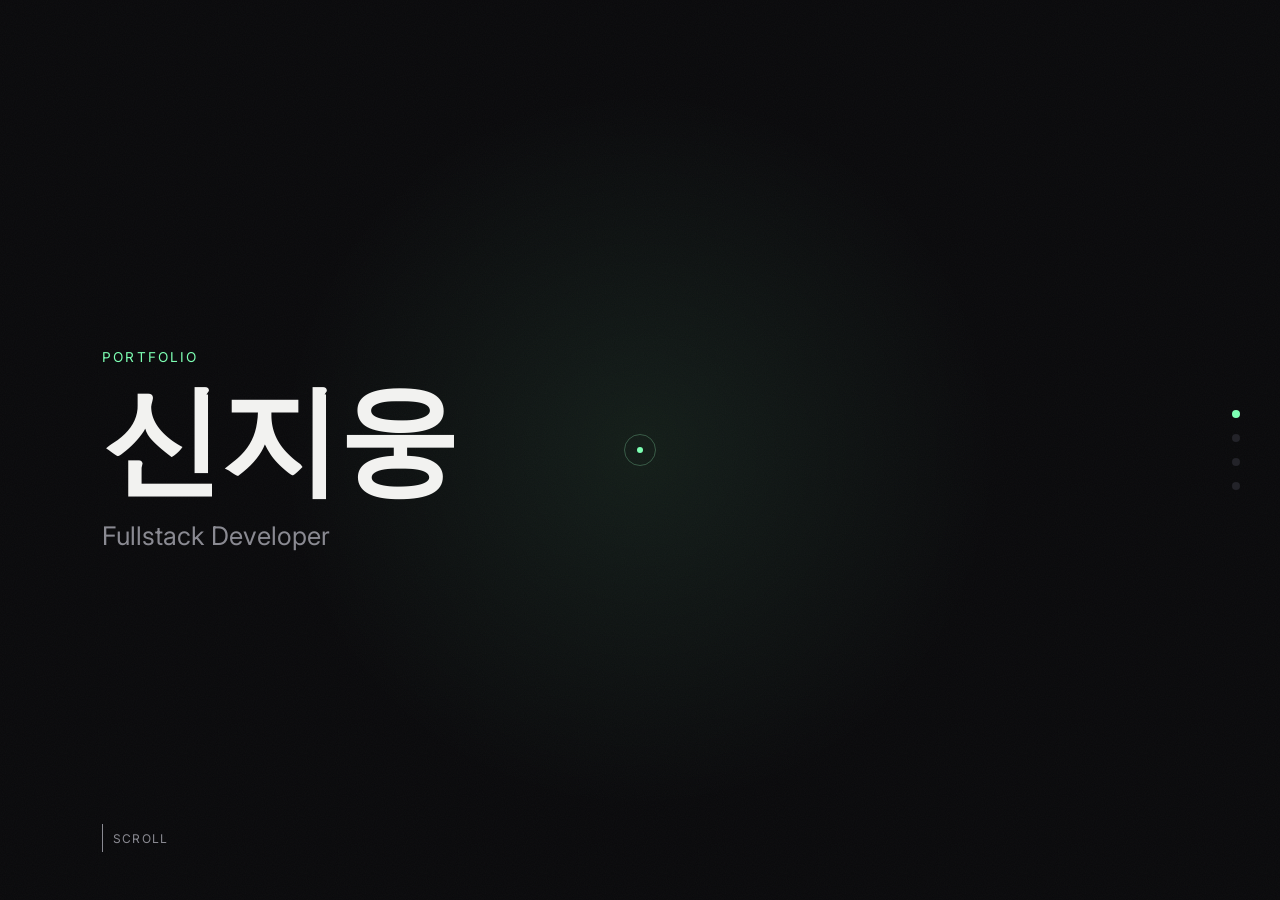
==== index.html @ 72477ea7 "틀" ====
<!DOCTYPE html>
<html lang="ko">
<head>
<meta charset="UTF-8">
<meta name="viewport" content="width=device-width, initial-scale=1.0">
<title>신지웅 — Fullstack Developer</title>
<link rel="preconnect" href="https://fonts.googleapis.com">
<link rel="preconnect" href="https://fonts.gstatic.com" crossorigin>
<link href="https://fonts.googleapis.com/css2?family=Space+Grotesk:wght@400;500;700&family=Inter:wght@400;500;600&display=swap" rel="stylesheet">
<link rel="stylesheet" href="style.css">
</head>
<body>

  <div class="spotlight" id="spotlight"></div>
  <div class="grain"></div>
  <div class="cursor-dot" id="cursorDot"></div>
  <div class="cursor-ring" id="cursorRing"></div>

  <nav class="dots" id="dotNav">
    <a href="#hero" data-label="Home"><span>Home</span></a>
    <a href="#about" data-label="About"><span>About</span></a>
    <a href="#projects" data-label="Projects"><span>Projects</span></a>
    <a href="#contact" data-label="Contact"><span>Contact</span></a>
  </nav>

  <main class="snap-wrap" id="snapWrap">
  <section id="hero">
    <p class="eyebrow reveal">Portfolio</p>
    <h1 class="name reveal">신지웅</h1>
    <p class="role reveal">Fullstack Developer</p>
    <div class="scroll-hint reveal">SCROLL</div>
  </section>

  <section id="about">
    <p class="tag reveal">About</p>
    <h2 class="title reveal">자기소개</h2>
    <p class="reveal">
      <strong>React</strong>와 <strong>Next.js</strong>로 화면을 만들고, <strong>Node.js</strong> 기반
      <strong>REST API</strong>로 그 뒤를 받치는 걸 좋아합니다. <strong>TypeScript</strong>로 타입을
      명확히 하면서, 프론트엔드부터 백엔드까지 하나의 흐름으로 다루는 걸 선호하는
      Fullstack 개발자입니다.
    </p>
    <p class="reveal">
      결제, 인증처럼 데이터를 정확하고 안전하게 다뤄야 하는 로직을 구현하며,
      기능만큼이나 <strong>데이터 흐름과 보안</strong>을 함께 고려하는 개발에 관심을
      갖게 되었습니다.
    </p>
  </section>

  <section id="projects">
    <p class="tag reveal">Projects</p>
    <h2 class="title reveal">프로젝트</h2>
    <div class="projects-grid">
      <a href="project-1.html" class="card reveal">
        <div class="card-thumb"></div>
        <div class="card-body">
          <div class="num">01</div>
          <h3>실시간 합주 플랫폼</h3>
          <p>WebRTC 기반 P2P 오디오 스트리밍으로 여러 사용자가 온라인에서 함께 합주할 수 있는 서비스입니다. 오디오 지연을 줄이기 위해 SDP를 직접 수정해 패킷 전송 주기를 20ms에서 10ms로 낮추고 불필요한 옵션을 비활성화했고, AI 음원 분리(Demucs)와 결제 시스템까지 구현했습니다.</p>
          <div class="tags"><span>React</span><span>WebRTC</span><span>WebSocket</span></div>
        </div>
      </a>
      <a href="project-2.html" class="card reveal">
        <div class="card-thumb"></div>
        <div class="card-body">
          <div class="num">02</div>
          <h3>백화점 쇼핑몰 웹</h3>
          <p>회원가입부터 상품 조회, 장바구니, 결제(Toss Payments), 관리자 재고 관리까지 이커머스 전체 흐름을 구현한 풀스택 프로젝트입니다. 카테고리를 3단계로 정규화해 설계하고, 본사·입점사 권한을 분리한 관리자 시스템까지 함께 구현했습니다.</p>
          <div class="tags"><span>React</span><span>TypeScript</span><span>Supabase</span></div>
        </div>
      </a>
      <a href="project-3.html" class="card reveal">
        <div class="card-thumb"></div>
        <div class="card-body">
          <div class="num">03</div>
          <h3>AI 자세 교정 앱</h3>
          <p>Google ML Kit Pose Detection으로 카메라 영상에서 신체 33개 랜드마크를 추출해 운동 자세를 실시간으로 분석하는 Flutter 앱입니다. 관절 각도 오차를 구간별로 계산해 점수를 매기는 채점 알고리즘을 직접 설계했고, Supabase Edge Function으로 AI 식단 추천 기능도 구현했습니다.</p>
          <div class="tags"><span>Flutter</span><span>ML Kit</span><span>Supabase</span></div>
        </div>
      </a>
    </div>
  </section>

  <section id="contact">
    <p class="tag reveal">Contact</p>
    <h2 class="title reveal">연락처</h2>
    <div class="links">
      <a class="big-link reveal" href="mailto:email@example.com">email@example.com</a>
      <a class="big-link reveal" href="https://github.com/wildmozzi" target="_blank" rel="noopener">GitHub</a>
      <a class="big-link reveal" href="#" target="_blank" rel="noopener">LinkedIn</a>
    </div>
    <footer class="reveal">&copy; 2026 신지웅. Built with plain HTML/CSS/JS.</footer>
  </section>
  </main>

<script src="script.js" defer></script>
</body>
</html>
---- style.css ----
:root{
  --bg:#0a0a0c;
  --bg-soft:#101014;
  --fg:#f2f2f0;
  --fg-dim:#8a8a92;
  --accent:#7dffb3;
  --accent-dim:#3a5c48;
  --line:#232329;
  --spot-x:50%;
  --spot-y:40%;
}
*{box-sizing:border-box; margin:0; padding:0;}
html, body{height:100%; overflow-x:hidden;}
body{
  background:var(--bg);
  color:var(--fg);
  font-family:'Inter', sans-serif;
  cursor:none;
}
/* links/cards have a browser-default pointer cursor of their own, which
   otherwise wins over the inherited body cursor */
a, .card{cursor:inherit;}
.snap-wrap{
  height:100vh;
  overflow-y:scroll;
}
@media (pointer:coarse){
  body{cursor:auto;}
  .cursor-dot,.cursor-ring{display:none;}
}
h1,h2,h3,.brand{font-family:'Space Grotesk', sans-serif;}

/* background spotlight that follows the cursor */
.spotlight{
  position:fixed; inset:0; z-index:0; pointer-events:none;
  background: radial-gradient(600px circle at var(--spot-x) var(--spot-y), rgba(125,255,179,0.08), transparent 60%);
  transition:background 0.05s linear;
}
.grain{
  position:fixed; inset:0; z-index:1; pointer-events:none; opacity:0.035;
  background-image:url("data:image/svg+xml,%3Csvg xmlns='http://www.w3.org/2000/svg' width='120' height='120'%3E%3Cfilter id='n'%3E%3CfeTurbulence type='fractalNoise' baseFrequency='0.9' numOctaves='2' stitchTiles='stitch'/%3E%3C/filter%3E%3Crect width='100%25' height='100%25' filter='url(%23n)'/%3E%3C/svg%3E");
}

/* custom cursor */
.cursor-dot,.cursor-ring{
  position:fixed; top:0; left:0; z-index:999; pointer-events:none;
  border-radius:50%;
  transform:translate(-50%,-50%);
}
.cursor-dot{width:6px; height:6px; background:var(--accent);}
.cursor-ring{width:32px; height:32px; border:1px solid var(--accent-dim); transition:width .2s, height .2s, border-color .2s;}
.cursor-ring.hover{width:56px; height:56px; border-color:var(--accent);}

/* side nav dots */
nav.dots{
  position:fixed; right:2.5rem; top:50%; transform:translateY(-50%);
  z-index:50; display:flex; flex-direction:column; gap:1rem;
}
nav.dots a{
  width:8px; height:8px; border-radius:50%; background:var(--line);
  display:block; position:relative; transition:background .3s;
}
nav.dots a.active{background:var(--accent);}
nav.dots a span{
  position:absolute; right:1.4rem; top:50%; transform:translateY(-50%);
  font-size:.7rem; color:var(--fg-dim); white-space:nowrap;
  opacity:0; transition:opacity .2s; letter-spacing:.05em;
}
nav.dots a:hover span{opacity:1;}
@media (max-width:800px){ nav.dots{display:none;} }

section{
  position:relative; z-index:2;
  min-height:100vh;
  display:flex; flex-direction:column; justify-content:center;
  padding:6vh 8vw;
}

/* hero */
#hero{align-items:flex-start;}
.eyebrow{
  color:var(--accent); font-size:.85rem; letter-spacing:.15em; text-transform:uppercase;
  margin-bottom:1.2rem;
}
.name{
  font-size:clamp(3rem, 10vw, 7.5rem); font-weight:700; line-height:0.95;
  letter-spacing:-.02em;
}
.role{
  font-size:clamp(1.1rem, 2.5vw, 1.6rem); color:var(--fg-dim); margin-top:1.4rem;
}
.scroll-hint{
  position:absolute; bottom:3rem; left:8vw; font-size:.75rem; color:var(--fg-dim);
  letter-spacing:.1em; display:flex; align-items:center; gap:.6rem;
}
.scroll-hint::before{
  content:''; width:1px; height:28px; background:var(--fg-dim);
  animation:scrollLine 1.8s ease-in-out infinite;
}
@keyframes scrollLine{0%{transform:scaleY(0); transform-origin:top;} 50%{transform:scaleY(1); transform-origin:top;} 51%{transform-origin:bottom;} 100%{transform:scaleY(0); transform-origin:bottom;}}

/* generic section heading */
.tag{color:var(--accent); font-size:.85rem; letter-spacing:.15em; text-transform:uppercase; margin-bottom:1rem;}
h2.title{font-size:clamp(2rem,5vw,3rem); font-weight:700; margin-bottom:2.5rem; letter-spacing:-.01em;}

.reveal{opacity:0; transform:translateY(24px); transition:opacity .7s ease, transform .7s ease;}
.reveal.visible{opacity:1; transform:translateY(0);}

/* about */
#about p{
  max-width:640px; font-size:clamp(1.05rem,2vw,1.3rem); line-height:1.7; color:var(--fg-dim);
}
#about p strong{color:var(--fg); font-weight:500;}

/* projects */
.projects-grid{display:grid; grid-template-columns:repeat(auto-fit,minmax(280px,1fr)); gap:1.2rem; width:100%;}
.card{
  border:1px solid var(--line); border-radius:14px;
  background:var(--bg-soft); text-decoration:none; color:inherit;
  transition:transform .3s ease, border-color .3s ease;
  display:block; overflow:hidden;
}
.card:hover{transform:translateY(-6px); border-color:var(--accent-dim);}

/* thumbnail placeholder: fixed 16:9 box so layout doesn't jump once a real
   screenshot is dropped in — just swap the <div class="card-thumb"> for an
   <img class="card-thumb" src="..."> later, same class handles both */
.card-thumb{
  width:100%; aspect-ratio:16/9; display:block; object-fit:cover;
  background:
    linear-gradient(135deg, var(--bg-soft) 25%, transparent 25%) -10px 0/20px 20px,
    linear-gradient(225deg, var(--bg-soft) 25%, transparent 25%) -10px 0/20px 20px,
    linear-gradient(315deg, var(--bg-soft) 25%, transparent 25%) 0px 0/20px 20px,
    linear-gradient(45deg, var(--bg-soft) 25%, #17171c 25%) 0px 0/20px 20px;
  border-bottom:1px solid var(--line);
}
.card-body{padding:1.8rem;}
.card .num{color:var(--accent); font-family:'Space Grotesk',sans-serif; font-size:.85rem;}
.card h3{margin:.8rem 0 .6rem; font-size:1.25rem;}
.card p{color:var(--fg-dim); font-size:.92rem; line-height:1.55;}
.card .tags{margin-top:1.2rem; display:flex; gap:.5rem; flex-wrap:wrap;}
.card .tags span{
  font-size:.72rem; color:var(--fg-dim); border:1px solid var(--line);
  padding:.2rem .6rem; border-radius:999px;
}

/* contact */
#contact .links{display:flex; flex-direction:column; gap:.4rem; margin-top:1rem;}
#contact a.big-link{
  font-family:'Space Grotesk',sans-serif;
  font-size:clamp(1.6rem,4vw,2.6rem); color:var(--fg); text-decoration:none;
  width:fit-content; position:relative;
}
#contact a.big-link::after{
  content:''; position:absolute; left:0; bottom:-4px; width:0; height:2px; background:var(--accent);
  transition:width .3s ease;
}
#contact a.big-link:hover::after{width:100%;}
#contact a.big-link:hover{color:var(--accent);}
footer{margin-top:4rem; font-size:.8rem; color:var(--fg-dim);}

/* ============================================
   PROJECT DETAIL PAGES (project-*.html)
   Plain top-to-bottom scroll — deliberately NOT using .snap-wrap/.reveal,
   since a long detail page with galleries/diagrams reads better scrolling
   normally than snapping section-by-section like the one-page home does.
   ============================================ */
.detail-body{overflow-y:auto; cursor:auto;}
.detail-body .cursor-dot,.detail-body .cursor-ring,.detail-body nav.dots{display:none;}

.detail-wrap{max-width:1040px; margin:0 auto; padding:8vh 6vw 10vh;}

.back-link{
  display:inline-flex; align-items:center; gap:.5rem;
  color:var(--fg-dim); text-decoration:none; font-size:.85rem;
  letter-spacing:.03em; margin-bottom:3rem;
}
.back-link:hover{color:var(--accent);}

.detail-hero .num{color:var(--accent); font-family:'Space Grotesk',sans-serif; font-size:.9rem;}
.detail-hero h1{
  font-family:'Space Grotesk',sans-serif; font-weight:700;
  font-size:clamp(2rem,5vw,3.2rem); margin:.6rem 0 1rem; letter-spacing:-.01em;
}
.detail-hero .summary{color:var(--fg-dim); font-size:1.1rem; line-height:1.7; max-width:640px;}
.detail-hero .tags{margin-top:1.4rem; display:flex; gap:.5rem; flex-wrap:wrap;}
.detail-hero .tags span{
  font-size:.75rem; color:var(--fg-dim); border:1px solid var(--line);
  padding:.25rem .7rem; border-radius:999px;
}
.detail-hero .meta{
  margin-top:2rem; display:flex; gap:2.5rem; flex-wrap:wrap;
  font-size:.85rem; color:var(--fg-dim); border-top:1px solid var(--line);
  padding-top:1.4rem;
}
.detail-hero .meta strong{display:block; color:var(--fg); font-weight:500; margin-bottom:.2rem;}

.detail-section{margin-top:5rem;}
.detail-section h2{
  font-family:'Space Grotesk',sans-serif; font-size:1.5rem; font-weight:700;
  margin-bottom:1.4rem;
}
.detail-section p{color:var(--fg-dim); line-height:1.75; margin-bottom:1rem;}
.detail-section p strong{color:var(--fg); font-weight:500;}

/* screenshot gallery: swap each .shot placeholder <div> for an <img class="shot">
   later — sizing/spacing stays identical either way */
.shot-grid{display:grid; grid-template-columns:repeat(auto-fit,minmax(240px,1fr)); gap:1rem; margin-top:1.5rem;}
.shot{
  width:100%; aspect-ratio:16/10; border-radius:10px; object-fit:cover;
  border:1px solid var(--line);
  background:
    linear-gradient(135deg, var(--bg-soft) 25%, transparent 25%) -10px 0/20px 20px,
    linear-gradient(225deg, var(--bg-soft) 25%, transparent 25%) -10px 0/20px 20px,
    linear-gradient(315deg, var(--bg-soft) 25%, #17171c 25%) 0px 0/20px 20px,
    linear-gradient(45deg, var(--bg-soft) 25%, #17171c 25%) 0px 0/20px 20px;
}
.shot-caption{font-size:.8rem; color:var(--fg-dim); margin-top:.5rem;}

/* architecture diagram: same placeholder trick, wider aspect ratio.
   Swap the .diagram div's background for an <img class="diagram" src="..."> ,
   or replace its contents with an inline <svg> when the real one is ready. */
.diagram{
  width:100%; min-height:280px; border-radius:12px; margin-top:1.5rem;
  border:1px dashed var(--line); background:var(--bg-soft);
  display:flex; align-items:center; justify-content:center;
  color:var(--fg-dim); font-size:.85rem; text-align:center; padding:2rem;
}

.problem-solution{margin-top:1.5rem; display:flex; flex-direction:column; gap:1.2rem;}
.ps-row{
  display:grid; grid-template-columns:1fr 1fr;
  border:1px solid var(--line); border-radius:12px;
  background:var(--bg-soft); overflow:hidden;
}
.ps-row > div{padding:1.6rem 1.8rem;}
.ps-row > div + div{border-left:1px solid var(--line);}
@media (max-width:700px){
  .ps-row{grid-template-columns:1fr;}
  .ps-row > div + div{border-left:none; border-top:1px solid var(--line);}
}
.ps-row h3{
  font-size:.8rem; letter-spacing:.08em; text-transform:uppercase;
  color:var(--accent); margin-bottom:.8rem;
}
.ps-row p{margin-bottom:0;}

.detail-links{
  margin-top:5rem; padding-top:2.5rem; border-top:1px solid var(--line);
  display:flex; gap:1.2rem; flex-wrap:wrap;
}
.detail-links a{
  font-family:'Space Grotesk',sans-serif; font-size:1.1rem; color:var(--fg);
  text-decoration:none; border:1px solid var(--line); border-radius:999px;
  padding:.7rem 1.4rem; transition:border-color .2s, color .2s;
}
.detail-links a:hover{border-color:var(--accent); color:var(--accent);}
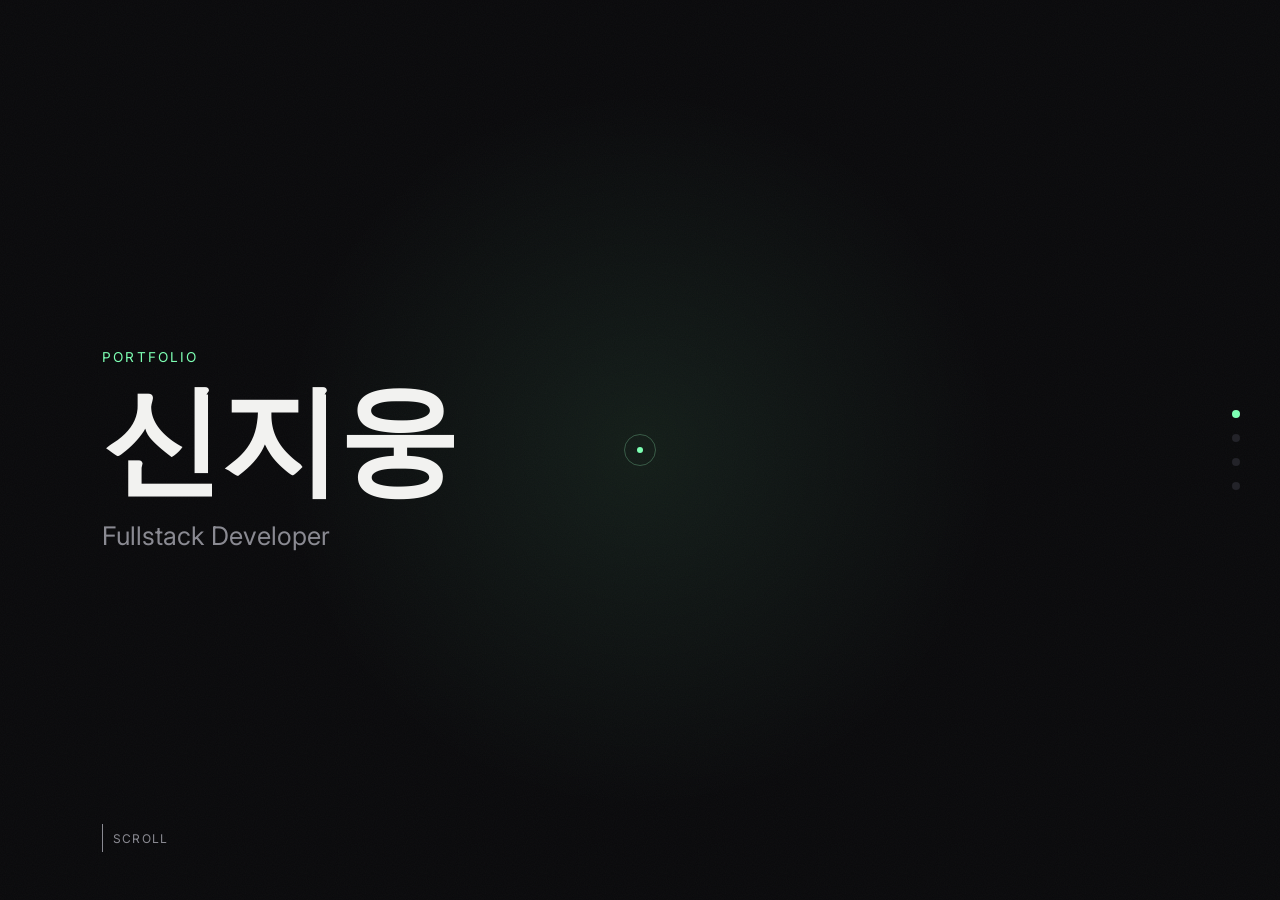
==== commit df7e931d: "project1,2 썸네일 추가" ====
--- a/index.html
+++ b/index.html
@@ -52,7 +52,7 @@
     <h2 class="title reveal">프로젝트</h2>
     <div class="projects-grid">
       <a href="project-1.html" class="card reveal">
-        <div class="card-thumb"></div>
+        <img class="card-thumb" src="images/project-1/합주실_스크린샷.png" alt="project-1 썸네일">
         <div class="card-body">
           <div class="num">01</div>
           <h3>실시간 합주 플랫폼</h3>
@@ -61,7 +61,7 @@
         </div>
       </a>
       <a href="project-2.html" class="card reveal">
-        <div class="card-thumb"></div>
+        <img class="card-thumb" src="images/project-2/상품목록.png" alt="project-2 썸네일">>
         <div class="card-body">
           <div class="num">02</div>
           <h3>백화점 쇼핑몰 웹</h3>
@@ -85,7 +85,7 @@
     <p class="tag reveal">Contact</p>
     <h2 class="title reveal">연락처</h2>
     <div class="links">
-      <a class="big-link reveal" href="mailto:email@example.com">email@example.com</a>
+      <a class="big-link reveal" href="mailto:ferdinand777@naver.com">ferdinand777@naver.com</a>
       <a class="big-link reveal" href="https://github.com/wildmozzi" target="_blank" rel="noopener">GitHub</a>
       <a class="big-link reveal" href="#" target="_blank" rel="noopener">LinkedIn</a>
     </div>
--- a/style.css
+++ b/style.css
@@ -195,7 +195,7 @@
 }
 .detail-hero .meta strong{display:block; color:var(--fg); font-weight:500; margin-bottom:.2rem;}
 
-.detail-section{margin-top:5rem;}
+.detail-section{margin-top:8rem;}
 .detail-section h2{
   font-family:'Space Grotesk',sans-serif; font-size:1.5rem; font-weight:700;
   margin-bottom:1.4rem;
@@ -203,11 +203,47 @@
 .detail-section p{color:var(--fg-dim); line-height:1.75; margin-bottom:1rem;}
 .detail-section p strong{color:var(--fg); font-weight:500;}
 
-/* screenshot gallery: swap each .shot placeholder <div> for an <img class="shot">
-   later — sizing/spacing stays identical either way */
-.shot-grid{display:grid; grid-template-columns:repeat(auto-fit,minmax(240px,1fr)); gap:1rem; margin-top:1.5rem;}
+/* screenshot carousel: one photo at a time, dots below to jump between them.
+   Swap each placeholder <div class="shot"></div> for <img class="shot" src="...">
+   when real screenshots are ready — sizing stays the same either way. */
+.carousel{margin-top:1.5rem; position:relative;}
+.carousel-viewport{overflow:hidden; border-radius:10px; border:1px solid var(--line);}
+.carousel-track{display:flex; transition:transform .5s ease;}
+.carousel-slide{flex:0 0 100%; min-width:0;}
+.carousel-slide .shot{
+  width:100%; height:auto; display:block;
+  background:
+    linear-gradient(135deg, var(--bg-soft) 25%, transparent 25%) -10px 0/20px 20px,
+    linear-gradient(225deg, var(--bg-soft) 25%, transparent 25%) -10px 0/20px 20px,
+    linear-gradient(315deg, var(--bg-soft) 25%, #17171c 25%) 0px 0/20px 20px,
+    linear-gradient(45deg, var(--bg-soft) 25%, #17171c 25%) 0px 0/20px 20px;
+}
+div.carousel-slide .shot{aspect-ratio:16/10;} /* placeholder-only sizing */
+.carousel-slide .shot-caption{
+  font-size:.85rem; color:var(--fg-dim); text-align:center; padding:.9rem 1rem;
+}
+.carousel-arrow{
+  position:absolute; top:50%; transform:translateY(-50%); z-index:2;
+  width:38px; height:38px; border-radius:50%;
+  display:flex; align-items:center; justify-content:center;
+  background:rgba(10,10,12,.6); border:1px solid var(--line); color:var(--fg);
+  font-size:1.2rem; line-height:1; cursor:pointer;
+  transition:background .2s, border-color .2s, color .2s;
+}
+.carousel-arrow:hover{background:rgba(10,10,12,.85); border-color:var(--accent); color:var(--accent);}
+.carousel-arrow.prev{left:12px;}
+.carousel-arrow.next{right:12px;}
+.carousel-dots{display:flex; justify-content:center; gap:.5rem; margin-top:1rem;}
+.carousel-dots button{
+  width:8px; height:8px; border-radius:50%; background:var(--line);
+  border:none; padding:0; cursor:pointer; transition:background .3s, width .3s;
+}
+.carousel-dots button.active{background:var(--accent); width:22px; border-radius:4px;}
+
+/* old grid layout, kept in case a project ever wants a plain grid instead */
+.shot-grid{display:grid; grid-template-columns:repeat(auto-fit,minmax(380px,1fr)); gap:1.2rem; margin-top:1.5rem;}
 .shot{
-  width:100%; aspect-ratio:16/10; border-radius:10px; object-fit:cover;
+  width:100%; height:auto; display:block; border-radius:10px;
   border:1px solid var(--line);
   background:
     linear-gradient(135deg, var(--bg-soft) 25%, transparent 25%) -10px 0/20px 20px,
@@ -215,17 +251,39 @@
     linear-gradient(315deg, var(--bg-soft) 25%, #17171c 25%) 0px 0/20px 20px,
     linear-gradient(45deg, var(--bg-soft) 25%, #17171c 25%) 0px 0/20px 20px;
 }
+div.shot{aspect-ratio:16/10;}
 .shot-caption{font-size:.8rem; color:var(--fg-dim); margin-top:.5rem;}
 
 /* architecture diagram: same placeholder trick, wider aspect ratio.
    Swap the .diagram div's background for an <img class="diagram" src="..."> ,
    or replace its contents with an inline <svg> when the real one is ready. */
 .diagram{
-  width:100%; min-height:280px; border-radius:12px; margin-top:1.5rem;
+  width:100%; min-height:320px; border-radius:12px; margin-top:1.5rem;
   border:1px dashed var(--line); background:var(--bg-soft);
   display:flex; align-items:center; justify-content:center;
   color:var(--fg-dim); font-size:.85rem; text-align:center; padding:2rem;
 }
+.diagram.has-svg{
+  border-style:solid; padding:2.2rem 1.6rem; display:block;
+  overflow-x:auto; -webkit-overflow-scrolling:touch;
+}
+.diagram svg{width:100%; height:auto; display:block; margin:0 auto;}
+.diagram svg text{font-family:'Inter',sans-serif;}
+.diagram svg .box-label{font-size:16px; font-weight:700; fill:var(--fg);}
+.diagram svg .box-sub{font-size:12.5px; fill:var(--fg-dim);}
+.diagram svg .flow-label{font-size:11.5px; fill:var(--fg-dim); font-weight:500;}
+@media (max-width:700px){
+  /* below this width, shrinking the diagram to fit would make the text
+     illegible — instead give it a floor width and let just this box
+     scroll sideways, so desktop-quality legibility carries over to mobile */
+  .diagram svg{min-width:620px;}
+}
+.diagram svg .box{fill:var(--bg); stroke:var(--line); stroke-width:1.6;}
+.diagram svg .box.accent{stroke:var(--accent-dim); stroke-width:2;}
+.diagram svg line, .diagram svg path.arrow{stroke:var(--fg-dim); stroke-width:2; fill:none;}
+.diagram svg path.arrow.hi{stroke:var(--accent); stroke-width:2.6;}
+.diagram svg polygon.arrowhead{fill:var(--fg-dim);}
+.diagram svg polygon.arrowhead.hi{fill:var(--accent);}
 
 .problem-solution{margin-top:1.5rem; display:flex; flex-direction:column; gap:1.2rem;}
 .ps-row{
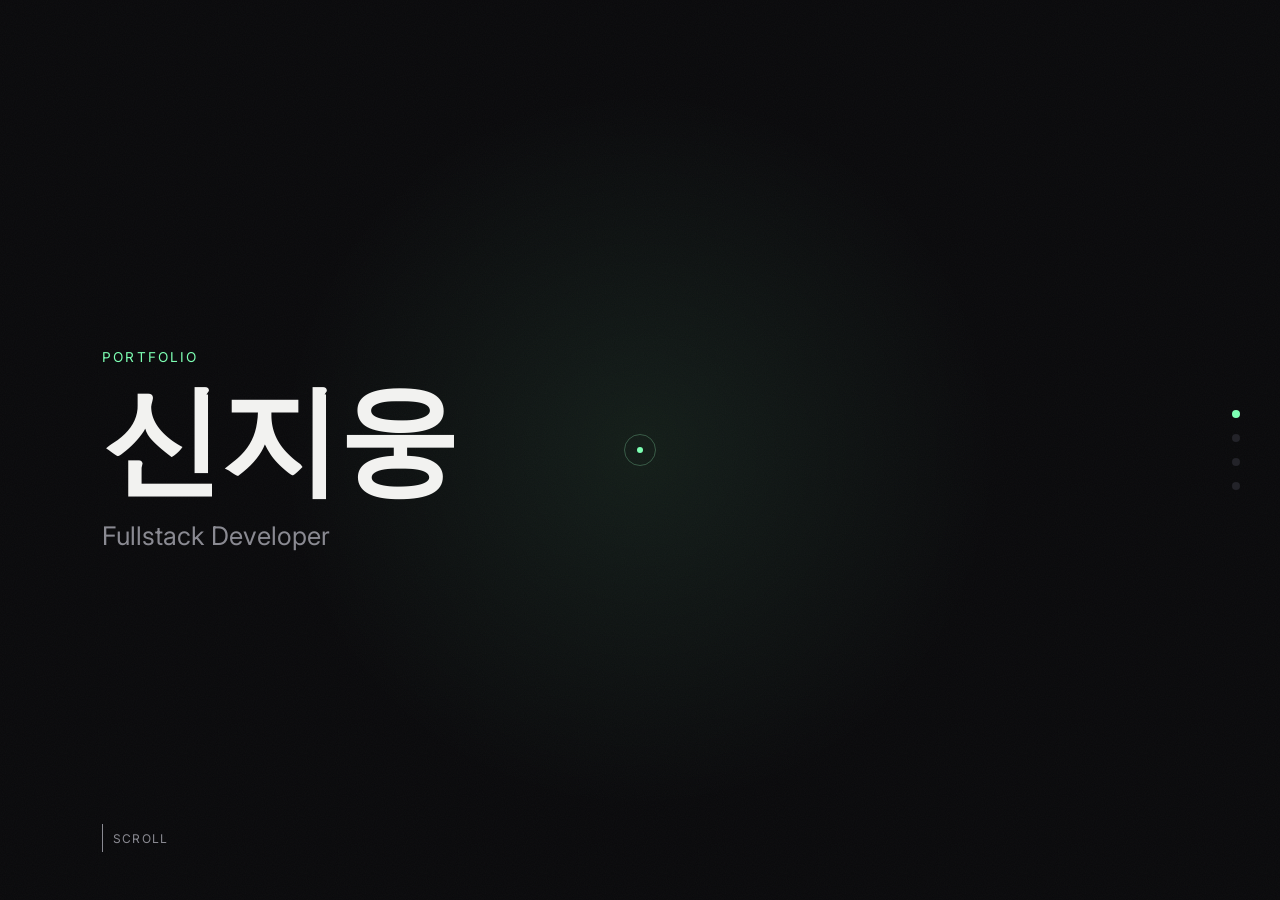
==== commit 551a37b3: "project-3 썸네일 추가" ====
--- a/index.html
+++ b/index.html
@@ -61,7 +61,7 @@
         </div>
       </a>
       <a href="project-2.html" class="card reveal">
-        <img class="card-thumb" src="images/project-2/상품목록.png" alt="project-2 썸네일">>
+        <img class="card-thumb" src="images/project-2/상품목록.png" alt="project-2 썸네일">
         <div class="card-body">
           <div class="num">02</div>
           <h3>백화점 쇼핑몰 웹</h3>
@@ -70,7 +70,7 @@
         </div>
       </a>
       <a href="project-3.html" class="card reveal">
-        <div class="card-thumb"></div>
+        <img class="card-thumb" src="images/project-3/스켈레톤_스크린샷.png" alt="project-3 썸네일">
         <div class="card-body">
           <div class="num">03</div>
           <h3>AI 자세 교정 앱</h3>
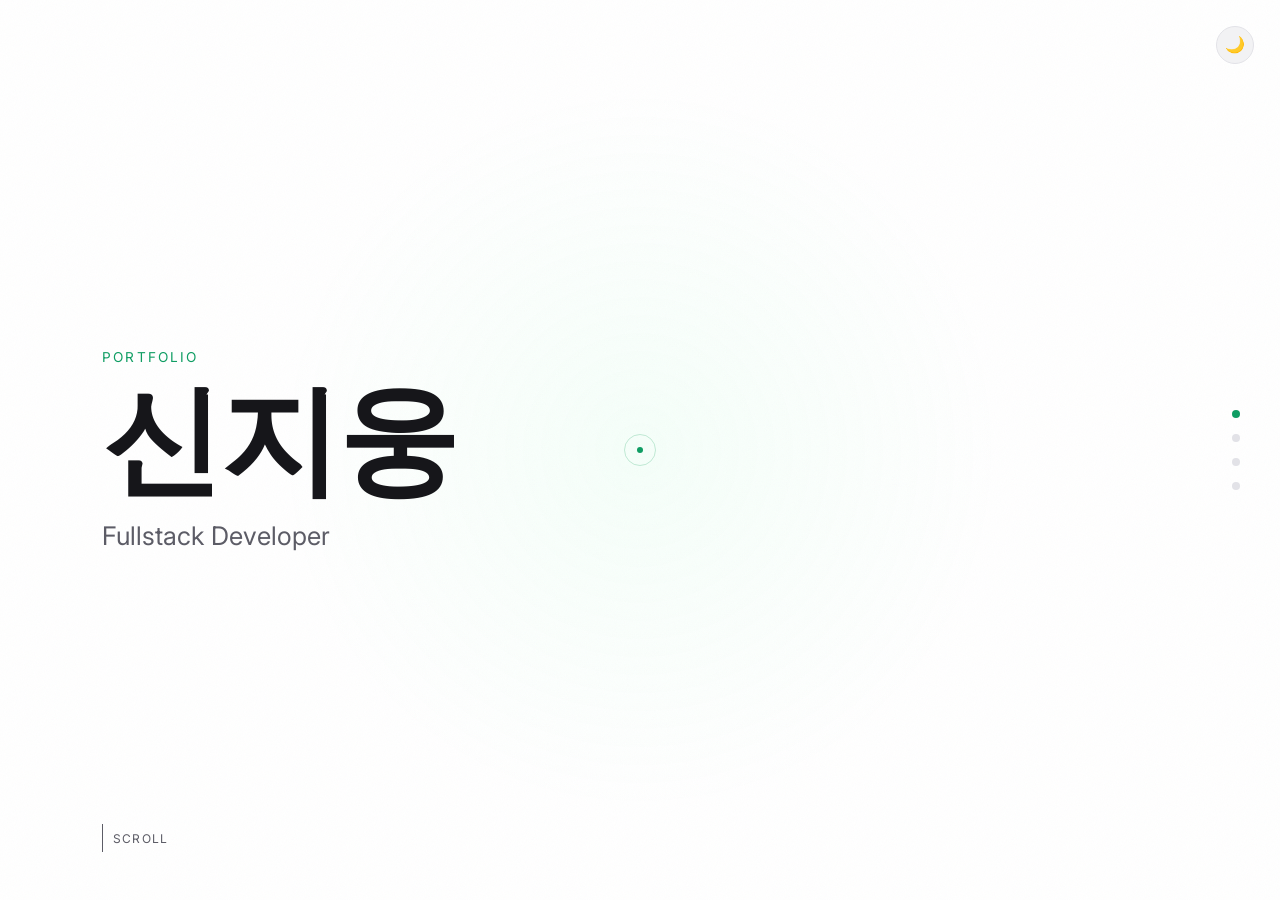
==== commit abf7be2a: "라이트모드 추가" ====
--- a/index.html
+++ b/index.html
@@ -1,6 +1,13 @@
 <!DOCTYPE html>
 <html lang="ko">
 <head>
+<script>
+(function(){
+  var t = localStorage.getItem('theme') ||
+    (window.matchMedia && window.matchMedia('(prefers-color-scheme: light)').matches ? 'light' : 'dark');
+  document.documentElement.setAttribute('data-theme', t);
+})();
+</script>
 <meta charset="UTF-8">
 <meta name="viewport" content="width=device-width, initial-scale=1.0">
 <title>신지웅 — Fullstack Developer</title>
@@ -8,8 +15,12 @@
 <link rel="preconnect" href="https://fonts.gstatic.com" crossorigin>
 <link href="https://fonts.googleapis.com/css2?family=Space+Grotesk:wght@400;500;700&family=Inter:wght@400;500;600&display=swap" rel="stylesheet">
 <link rel="stylesheet" href="style.css">
+<script src="theme.js" defer></script>
 </head>
 <body>
+
+  <button class="theme-toggle" aria-label="라이트 모드로 전환">☀️</button>
+
 
   <div class="spotlight" id="spotlight"></div>
   <div class="grain"></div>
@@ -74,7 +85,7 @@
         <div class="card-body">
           <div class="num">03</div>
           <h3>AI 자세 교정 앱</h3>
-          <p>Google ML Kit Pose Detection으로 카메라 영상에서 신체 33개 랜드마크를 추출해 운동 자세를 실시간으로 분석하는 Flutter 앱입니다. 관절 각도 오차를 구간별로 계산해 점수를 매기는 채점 알고리즘을 직접 설계했고, Supabase Edge Function으로 AI 식단 추천 기능도 구현했습니다.</p>
+          <p>Google ML Kit Pose Detection으로 카메라 영상에서 신체 33개 랜드마크를 추출해 운동 자세를 실시간으로 분석하는 Flutter 앱입니다. 관절 각도 오차를 구간별로 계산해 점수를 매기는 채점 알고리즘을 직접 설계했고, Supabase Edge Function으로 AI 식단·운동 루틴 추천 기능도 구현했습니다.</p>
           <div class="tags"><span>Flutter</span><span>ML Kit</span><span>Supabase</span></div>
         </div>
       </a>
@@ -87,7 +98,6 @@
     <div class="links">
       <a class="big-link reveal" href="mailto:ferdinand777@naver.com">ferdinand777@naver.com</a>
       <a class="big-link reveal" href="https://github.com/wildmozzi" target="_blank" rel="noopener">GitHub</a>
-      <a class="big-link reveal" href="#" target="_blank" rel="noopener">LinkedIn</a>
     </div>
     <footer class="reveal">&copy; 2026 신지웅. Built with plain HTML/CSS/JS.</footer>
   </section>
--- a/style.css
+++ b/style.css
@@ -8,6 +8,18 @@
   --line:#232329;
   --spot-x:50%;
   --spot-y:40%;
+}
+/* light theme: same variable set, so every rule elsewhere in this file
+   (including the diagram SVGs, which read these vars for fill/stroke)
+   re-themes automatically — nothing else needs a light-mode override */
+:root[data-theme="light"]{
+  --bg:#ffffff;
+  --bg-soft:#f2f2f4;
+  --fg:#16161a;
+  --fg-dim:#5c5c66;
+  --accent:#0f9d63;
+  --accent-dim:#bfe8d3;
+  --line:#e2e2e7;
 }
 *{box-sizing:border-box; margin:0; padding:0;}
 html, body{height:100%; overflow-x:hidden;}
@@ -313,3 +325,17 @@
   padding:.7rem 1.4rem; transition:border-color .2s, color .2s;
 }
 .detail-links a:hover{border-color:var(--accent); color:var(--accent);}
+
+/* theme toggle — fixed top-right on every page (index's side dot-nav sits
+   at right:2.5rem/vertically centered, and each detail page's back-link
+   sits top-left, so this corner is free on all four pages) */
+.theme-toggle{
+  position:fixed; top:1.6rem; right:1.6rem; z-index:1000;
+  width:38px; height:38px; border-radius:50%; cursor:pointer;
+  display:flex; align-items:center; justify-content:center;
+  background:var(--bg-soft); border:1px solid var(--line); color:var(--fg);
+  font-size:1rem; line-height:1;
+  transition:border-color .2s, background .2s, transform .2s;
+}
+.theme-toggle:hover{border-color:var(--accent); transform:translateY(-2px);}
+@media (max-width:800px){ .theme-toggle{top:1rem; right:1rem;} }
